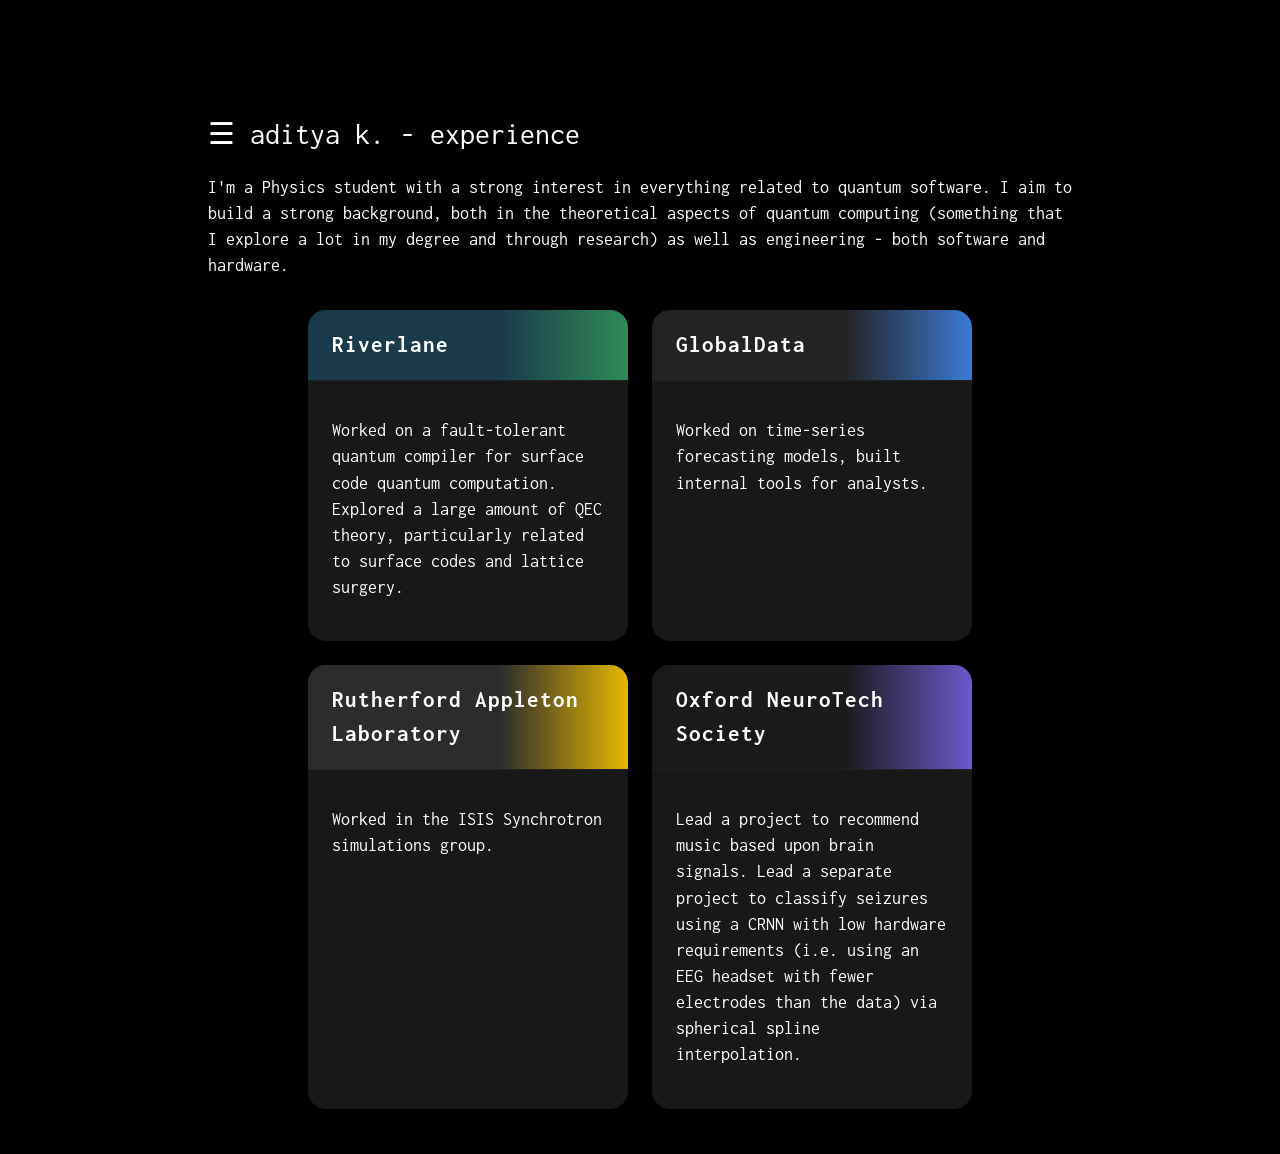
==== experience.html @ f0ffc76c "New stuff" ====
<!--todo: sort out sidenav text size thing-->
<!DOCTYPE html>
<html>
<head>
  <link href="https://fonts.googleapis.com/css?family=Inconsolata:400" rel="stylesheet">
<link rel="stylesheet" href="style.css">
<link rel="icon" type="image/x-icon" href="favicon.png">
</head>
<body>

  <html>
<head>
<meta name="viewport" content="width=device-width, initial-scale=1">
<style>
body {
  font-family: 'Inconsolata', monospace;
}

.sidenav {
  height: 100%;
  width: 0;
  position: fixed;
  z-index: 1;
  top: 0;
  left: 0;
  background-color: black;
  overflow-x: hidden;
  transition: 0.5s;
  padding-top: 60px;
}

.sidenav a {
  padding: 8px 8px 8px 32px;
  text-decoration: none;
  font-size: 15px;
  color: white;
  display: block;
  transition: 0.3s;
}

.sidenav a:hover {
  color: whitesmoke;
}

.sidenav .closebtn {
  position: absolute;
  top: 0;
  right: 25px;
  font-size: 36px;
  margin-left: 50px;
}

@media screen and (max-height: 450px) {
  .sidenav {padding-top: 15px;}
  .sidenav a {font-size: 18px;}
}

@media screen and (max-width: 750px) {
  .sidenav {padding-top: 15px;}
  .sidenav a {font-size: 18px;}
}



</style>
</head>
<body>


<div w3-include-html="sidenav.html"></div>


<span style="font-size:30px;font-family:'Inconsolata',monospace;cursor:pointer" onclick="openNav()">&#9776; aditya k. - experience</span>

<script>
function openNav() {
  document.getElementById("mySidenav").style.width = "250px";
}

function closeNav() {
  document.getElementById("mySidenav").style.width = "0";
}
</script>
   
</body>
</html> 

  
<div class="content">
<p class="has-line-data" data-line-start="0" data-line-end="1">I'm a Physics student with a strong interest in everything related to quantum software. I aim to build a strong background, both in the theoretical aspects of quantum computing (something that I explore a lot in my degree and through research) as well as engineering - both software and hardware.</p>
<div class="experience-cards">
    <div class="card">
        <a href="https://riverlane.com" target="_blank">
            <div class="card-header riverlane-bg">Riverlane</div>
        </a>
        <div class="card-body">
            <p>Worked on a fault-tolerant quantum compiler for surface code quantum computation. Explored a large amount of QEC theory, particularly related to surface codes and lattice surgery.</p>
        </div>
    </div>
    <div class="card">
        <a href="https://www.globaldata.com/" target="_blank">
            <div class="card-header globaldata-bg">GlobalData</div>
        </a>
        <div class="card-body">
            <p>Worked on time-series forecasting models, built internal tools for analysts.</p>
        </div>
    </div>
    <div class="card">
        <a href="https://www.ukri.org/who-we-are/stfc/facilities/rutherford-appleton-laboratory//" target="_blank">
            <div class="card-header rutherford-bg">Rutherford Appleton Laboratory</div>
        </a>
        <div class="card-body">
            <p>Worked in the ISIS Synchrotron simulations group.</p>
        </div>
    </div>
    <div class="card">
        <a href="https://oxfordneurotech.com/" target="_blank">
            <div class="card-header oxford-bg">Oxford NeuroTech Society</div>
        </a>
        <div class="card-body">
            <p>Lead a project to recommend music based upon brain signals. Lead a separate project to classify seizures using a CRNN with low hardware requirements (i.e. using an EEG headset with fewer electrodes than the data) via spherical spline interpolation.</p>
        </div>
    </div>
</div>

<style>
.experience-cards {
    display: flex;
    flex-wrap: wrap;
    gap: 24px;
    margin-top: 32px;
    justify-content: center;
}
.card {
    background: #181818;
    border-radius: 18px;
    box-shadow: 0 4px 16px rgba(0,0,0,0.12);
    width: 320px;
    min-height: 160px;
    color: #fff;
    overflow: hidden;
    display: flex;
    flex-direction: column;
    transition: transform 0.2s;
}
.card:hover {
    transform: translateY(-6px) scale(1.03);
    box-shadow: 0 8px 24px rgba(0,0,0,0.18);
}
.card-header {
    font-size: 1.3em;
    font-weight: bold;
    padding: 18px 24px;
    border-bottom: 1px solid #222;
    letter-spacing: 1px;
}
.riverlane-bg { background: linear-gradient(90deg, #1a3a4a 60%, #2e8b57 100%); }
.globaldata-bg { background: linear-gradient(90deg, #232323 60%, #3a7bd5 100%); }
.rutherford-bg { background: linear-gradient(90deg, #2c2c2c 60%, #e6b800 100%); }
.oxford-bg { background: linear-gradient(90deg, #1a1a1a 60%, #6a5acd 100%); }
.card-body {
    padding: 18px 24px;
    font-size: 1em;
    flex: 1;
}
.card a {
    text-decoration: none;
    color: inherit;
    display: block;
}
@media (max-width: 750px) {
    .experience-cards {
        flex-direction: column;
        gap: 18px;
        align-items: center;
    }
    .card {
        width: 90vw;
        min-width: 0;
    }
}
</style>


</p>
</div>

<script src="https://www.w3schools.com/lib/w3.js"></script>
<script>
w3.includeHTML();
</script>
---- style.css ----
/* don't ask what's going on here cause I have no idea */
/* not me splicing random css I found online with other stuff */
pre,
code {
  font-family: monospace;
}


h1 {
	color: whitesmoke
}

h1:hover,
h1:focus,
h1:active {
  background: linear-gradient( #ff2400, #e81d1d, #fdc200, #e3e81d, #1de840, #1ddde8, #2b1de8, #dd00f3, #abb92e, #CD5C5C);
  -webkit-background-clip: text;
  -webkit-text-fill-color: transparent;
	background-size: 1800% 1800%;

	-webkit-animation: rainbow 18s ease infinite;
	-z-animation: rainbow 18s ease infinite;
	-o-animation: rainbow 18s ease infinite;
	animation: rainbow 18s ease infinite;
}

@-webkit-keyframes rainbow {
	0%{background-position:0% 82%}
	50%{background-position:100% 19%}
	100%{background-position:0% 82%}
}
@-moz-keyframes rainbow {
	0%{background-position:0% 82%}
	50%{background-position:100% 19%}
	100%{background-position:0% 82%}
}
@-o-keyframes rainbow {
	0%{background-position:0% 82%}
	50%{background-position:100% 19%}
	100%{background-position:0% 82%}
}
@keyframes rainbow { 
	0%{background-position:0% 82%}
	50%{background-position:100% 19%}
	100%{background-position:0% 82%}
}

pre {
  padding: .10rem;
  line-height: 1.25;
  overflow-x: scroll;
}

@media print {
  *,
  *:before,
  *:after {
    background: transparent !important;
    color: #000 !important;
    box-shadow: none !important;
    text-shadow: none !important;
  }

  a,
  a:visited {
    text-decoration: underline;
  }

  a[href]:after {
    content: " (" attr(href) ")";
  }

  abbr[title]:after {
    content: " (" attr(title) ")";
  }

  a[href^="#"]:after,
  a[href^="javascript:"]:after {
    content: "";
  }

  pre,
  blockquote {
    border: 1px solid #999;
    page-break-inside: avoid;
  }

  thead {
    display: table-header-group;
  }

  tr,
  img {
    page-break-inside: avoid;
  }

  img {
    max-width: 100% !important;
  }

  p,
  h2,
  h3 {
    orphans: 3;
    widows: 3;
  }

  h2,
  h3 {
    page-break-after: avoid;
  }
}

a,
a:visited {
  color: #dd00f3;
}

a:hover,
a:focus,
a:active {
  background: linear-gradient( #ff2400, #e81d1d, #fdc200, #e3e81d, #1de840, #1ddde8, #2b1de8, #dd00f3, #abb92e, #CD5C5C);
  -webkit-background-clip: text;
  -webkit-text-fill-color: transparent;
	background-size: 1800% 1800%;

	-webkit-animation: rainbow 18s ease infinite;
	-z-animation: rainbow 18s ease infinite;
	-o-animation: rainbow 18s ease infinite;
	animation: rainbow 18s ease infinite;
}

.retro-no-decoration {
  text-decoration: none;
}

html {
  font-size: 12vw;
}

@media screen and (min-width: 32rem) and (max-width: 48rem) {
  html {
    font-size: 15vw;
  }
}

@media screen and (min-width: 48rem) {
  html {
    font-size: 16vw;
  }
}

body {
  line-height: 1.85;
}

p,
.retro-p {
  font-size: 1rem;
  margin-bottom: 1.3rem;
}

h1,
.retro-h1,
h2,
.retro-h2,
h3,
.retro-h3,
h4,
.retro-h4 {
  margin: 1.414rem 0 .5rem;
  font-weight: inherit;
  line-height: 1.42;
}

h1,
.retro-h1 {
  margin-top: 0;
  font-size: 3.998rem;
}

h2,
.retro-h2 {
  font-size: 2.827rem;

  color: white;
  font-family: monospace;
  line-height: 1.45;
  



}
h2:hover,
h2:focus,
h2:active {
  background: linear-gradient( #ff2400, #e81d1d, #fdc200, #e3e81d, #1de840, #1ddde8, #2b1de8, #dd00f3, #abb92e, #CD5C5C);
  -webkit-background-clip: text;
  -webkit-text-fill-color: transparent;
	background-size: 1800% 1800%;

	-webkit-animation: rainbow 18s ease infinite;
	-z-animation: rainbow 18s ease infinite;
	-o-animation: rainbow 18s ease infinite;
	animation: rainbow 18s ease infinite;
}

h3,
.retro-h3 {
  font-size: 1.999rem;
}

h4,
.retro-h4 {
  font-size: 1.414rem;
}

h5,
.retro-h5 {
  font-size: 1.121rem;
}

h6,
.retro-h6 {
  font-size: .88rem;
}

small,
.retro-small {
  font-size: .707em;
}

/* https://github.com/mrmrs/fluidity */

img,
canvas,
iframe,
video,
svg,
select,
textarea {
  max-width: 100%;
}

html,
body {
  background-color: black;
  min-height: 100%;
}

html {
  font-size: 18px;
}

body {
  color: white;
  font-family: 'Inconsolata', monospace;
  line-height: 1.45;
  margin: 6rem auto 1rem;
  max-width: 48rem;
  padding: .25rem;
}

@media screen and (max-width: 750px) {
  body {
    color: white;
    font-family: monospace;
    font-weight: 200;
    line-height: 1.45;
    margin: auto auto auto;
    max-width: 48rem;
    padding: .25rem;
  }
}

pre {
  background-color: lightgray;
}

blockquote {
  border-left: 3px solid #01ff70;
  padding-left: 1rem;
}
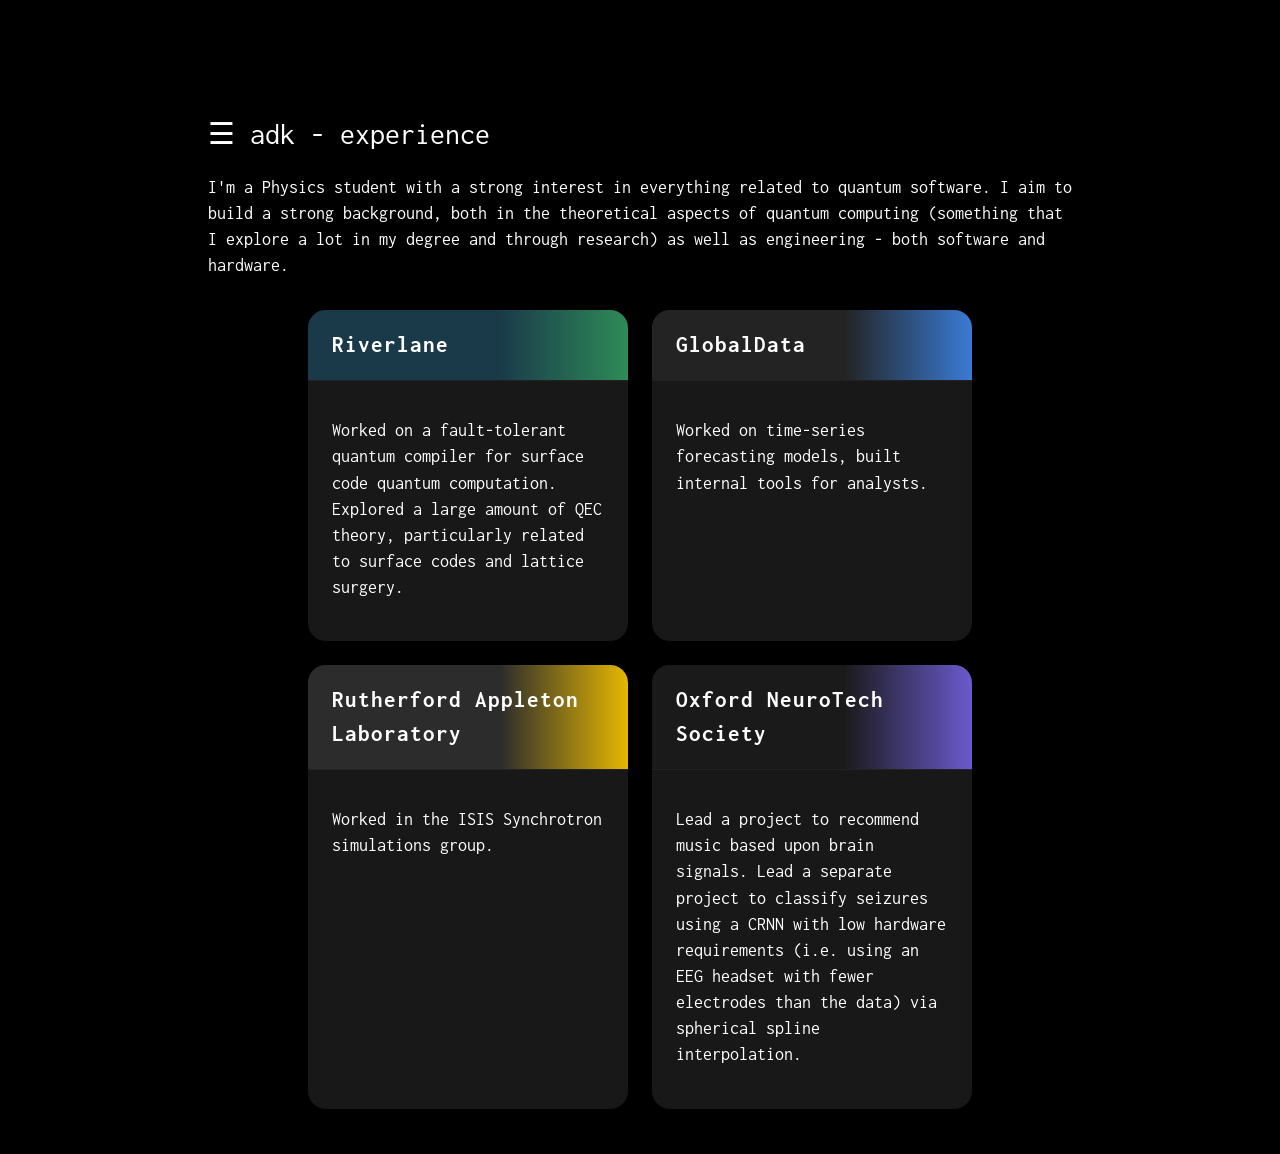
==== commit d09ad171: "New tqeccraft.html file added and minor edits to qec.html and music.html" ====
--- a/experience.html
+++ b/experience.html
@@ -70,7 +70,7 @@
 <div w3-include-html="sidenav.html"></div>
 
 
-<span style="font-size:30px;font-family:'Inconsolata',monospace;cursor:pointer" onclick="openNav()">&#9776; aditya k. - experience</span>
+<span style="font-size:30px;font-family:'Inconsolata',monospace;cursor:pointer" onclick="openNav()">&#9776; adk - experience</span>
 
 <script>
 function openNav() {
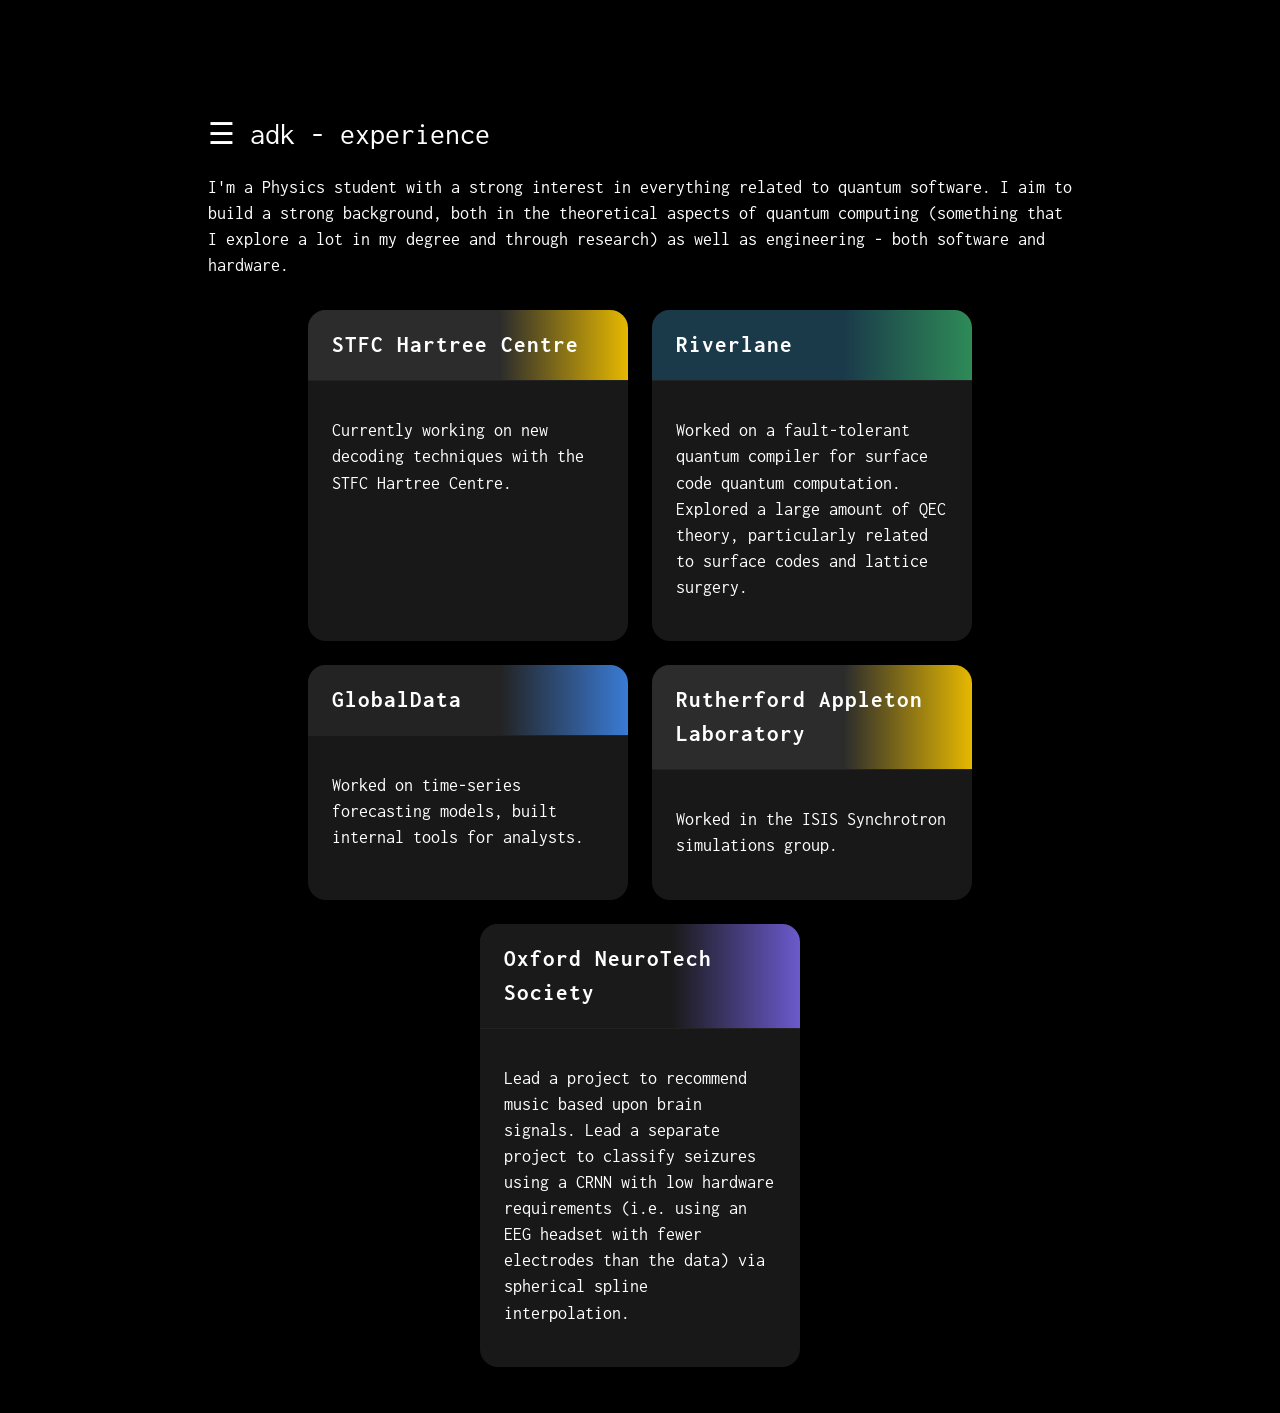
==== commit 8ccdd42e: "Add STFC Hartree Centre experience card Added a new experience card." ====
--- a/experience.html
+++ b/experience.html
@@ -90,6 +90,14 @@
 <p class="has-line-data" data-line-start="0" data-line-end="1">I'm a Physics student with a strong interest in everything related to quantum software. I aim to build a strong background, both in the theoretical aspects of quantum computing (something that I explore a lot in my degree and through research) as well as engineering - both software and hardware.</p>
 <div class="experience-cards">
     <div class="card">
+        <a href="https://www.hartree.stfc.ac.uk/" target="_blank">
+            <div class="card-header rutherford-bg">STFC Hartree Centre</div>
+        </a>
+        <div class="card-body">
+            <p>Currently working on new decoding techniques with the STFC Hartree Centre.</p>
+        </div>
+    </div>
+    <div class="card">
         <a href="https://riverlane.com" target="_blank">
             <div class="card-header riverlane-bg">Riverlane</div>
         </a>
